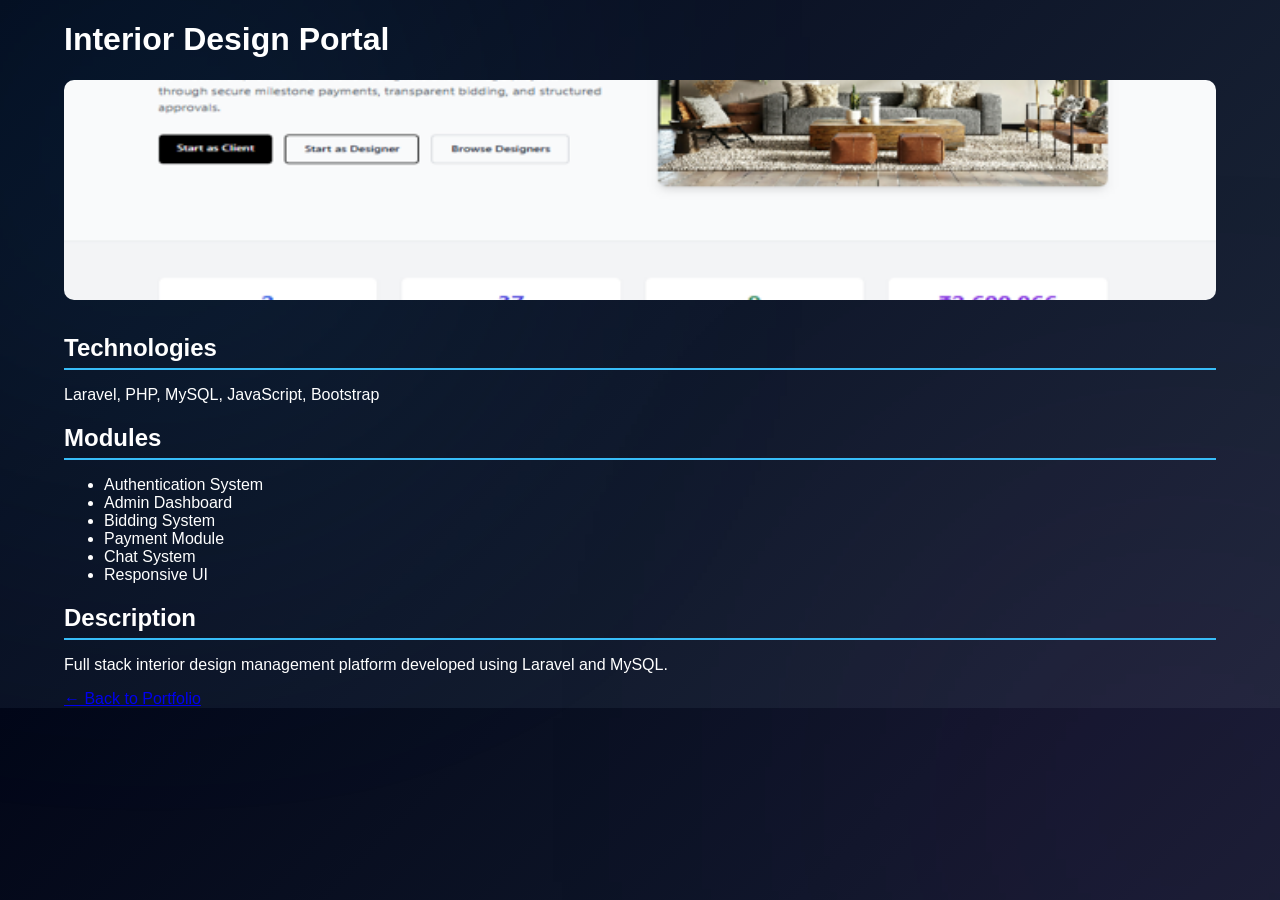
==== project1.html @ dd5715fb "commit 20/05/2026" ====
<!DOCTYPE html>
<html>
<head>
<title>Interior Design Portal</title>
<link rel="stylesheet" href="style.css">
</head>

<body>

<div class="container">

<h1>Interior Design Portal</h1>

<img src="project4.png" class="project-img">

<h2>Technologies</h2>
<p>Laravel, PHP, MySQL, JavaScript, Bootstrap</p>

<h2>Modules</h2>

<ul>
<li>Authentication System</li>
<li>Admin Dashboard</li>
<li>Bidding System</li>
<li>Payment Module</li>
<li>Chat System</li>
<li>Responsive UI</li>
</ul>

<h2>Description</h2>

<p>
Full stack interior design management platform developed using Laravel and MySQL.
</p>

<a href="index.html">← Back to Portfolio</a>

</div>

</body>
</html>
---- style.css ----
/* BACKGROUND GLOW */
body::before {
    content: "";
    position: fixed;
    width: 500px;
    height: 500px;
    background: #38bdf8;
    filter: blur(200px);
    opacity: 0.15;
    top: -100px;
    left: -100px;
    z-index: -1;
}

/* BODY */
body {
    margin: 0;
    font-family: 'Segoe UI', Arial, sans-serif;
    background: linear-gradient(135deg, #020617, #0f172a, #1e293b);
    color: white;
    font-size: 16px;
}

/* NAVBAR */
.navbar {
    display: flex;
    justify-content: space-between;
    align-items: center;
    padding: 15px 20px;
    background: rgba(2, 6, 23, 0.8);
    backdrop-filter: blur(10px);
    position: sticky;
    top: 0;
    border-bottom: 1px solid rgba(255,255,255,0.1);
    z-index: 1000;
}

.navbar h2 {
    margin: 0;
    color: #38bdf8;
    font-size: 42px;
    font-weight: 700;
}

.navbar a {
    color: white;
    margin-left: 15px;
    text-decoration: none;
    transition: 0.3s;
    position: relative;
}

.navbar div a:hover {
    color: #38bdf8;
}

.navbar div a::after {
    content: "";
    position: absolute;
    width: 0;
    height: 2px;
    background: #38bdf8;
    left: 0;
    bottom: -5px;
    transition: 0.3s;
}

.navbar div a:hover::after {
    width: 100%;
}

/* CONTAINER */
.container{
    width: 90%;
    max-width: 1400px;
    margin: auto;
}

.project-img {
    width: 100%;
    height: 220px;
    object-fit: cover;
    border-radius: 10px;
    margin-bottom: 10px;
}

.card:hover .project-img {
    transform: scale(1.08);
}

.project-img {
    transition: 0.4s;
}

.glow {
    color: #38bdf8;
    text-shadow: 0 0 20px #38bdf8;
}

/* HERO SECTION */
.hero {
    min-height: 80vh;
    display: flex;
    align-items: center;
    padding: 80px 0 40px;
}

.hero-box {
    display: flex;
    justify-content: space-between;
    align-items: flex-start;
    gap: 60px;
    width: 100%;
    flex-wrap: wrap;
    min-height: 70vh;
}

.hero-left {
    flex: 1;
    max-width: 1100px;
}

.hero-right {
    flex: 0.7;
    display: flex;
    gap: 20px;
    justify-content: flex-start;
    flex-wrap: wrap;
    align-items: flex-start;
}

.mini-card {
    background: rgba(255,255,255,0.05);
    border: 1px solid rgba(255,255,255,0.1);
    padding: 20px;
    border-radius: 16px;
    width: 220px;
    backdrop-filter: blur(10px);
    transition: 0.3s;
}

.mini-card:hover {
    transform: translateY(-5px);
    box-shadow: 0 0 20px rgba(56,189,248,0.5);
}

.hero h1 {
   font-size: clamp(48px, 7vw, 72px);
    line-height: 1.1;
    color: #38bdf8;
    margin-bottom: 10px;
}

.hero p {
    font-size: 20px;
    color: #94a3b8;
}

.typing-text {
    min-height: 30px;
}

.hero h3 {
    margin-top: 15px;
    font-weight: 400;
    color: #cbd5f5;
    font-size: 24px;
}

/* HERO BUTTONS */
.hero-buttons a {
    display: inline-block;
    margin: 10px 8px;
    padding: 14px 28px;
    background: #38bdf8;
    color: black;
    border-radius: 8px;
    text-decoration: none;
    transition: 0.3s;
}

.hero-buttons {
    margin-top: 25px;
}

.hero-buttons a:hover {
    transform: scale(1.1);
    box-shadow: 0 0 20px #38bdf8;
}

/* SECTION */
section {
    margin-bottom: 100px;
}

h2 {
    border-bottom: 2px solid #38bdf8;
    padding-bottom: 6px;
    margin-bottom: 15px;
}

/* PROJECT GRID */
.projects {
    display: grid;
    grid-template-columns: repeat(auto-fit, minmax(280px, 1fr));
    gap: 30px;
}

/* CARD */
.card {
    background: rgba(255, 255, 255, 0.06);
    backdrop-filter: blur(12px);
    padding: 20px;
    border-radius: 20px;
    border: 1px solid rgba(255,255,255,0.1);
    transition: transform 0.3s ease, box-shadow 0.3s ease;

    display: flex;
    flex-direction: column;
    justify-content: space-between;
    overflow: hidden;
}

.card h3 {
    margin-top: 0;
}

.card p {
    color: #cbd5f5;
    font-size: 16px;
    line-height: 1.6;
}

.card:hover {
    transform: translateY(-10px);
    box-shadow:
        0 0 20px rgba(56,189,248,0.4),
        0 0 40px rgba(56,189,248,0.2);
}

/* BUTTONS */
.buttons a {
    display: inline-block;
    margin-top: 10px;
    margin-right: 10px;
    padding: 12px 20px;
    background: #38bdf8;
    color: black;
    border-radius: 6px;
    text-decoration: none;
    font-size: 13px;
    transition: 0.3s;
    cursor: pointer;
}

.buttons a:hover {
    background: #0ea5e9;
    box-shadow: 0 0 10px #38bdf8;
    transform: scale(1.05);
}

/* SKILLS */


/* CONTACT */
#contact .buttons a {
    background: #1e40af;
    color: white;
}

#contact .buttons {
    margin-top: 20px;
}

/* SMOOTH SCROLL */
html {
    scroll-behavior: smooth;
}

footer {
    text-align: center;
    padding: 30px;
    color: #94a3b8;
}

.skills-grid {
    display: flex;
    flex-wrap: wrap;
    gap: 15px;
}

.skills-grid a {
    padding: 10px 18px;
    border-radius: 30px;
    background: rgba(56,189,248,0.1);
    border: 1px solid #38bdf8;
    color: #38bdf8;
    text-decoration: none;
}

.navbar h2 a {
    color: #38bdf8;
    text-decoration: none;
}

/* RESPONSIVE */
@media (max-width: 600px) {

    .hero h1 {
        font-size: 42px;
        line-height: 1.2;
    }

    .hero-box {
    flex-direction: column;
    gap: 40px;
}

.hero-left {
    text-align: center;
}

.hero-right {
    justify-content: center;
}

    .projects {
        grid-template-columns: 1fr;
    }

    .container {
        width: 92%;
        padding: 20px 10px;
    }

    .navbar {
        flex-direction: column;
        align-items: flex-start;
    }

    .navbar div {
        margin-top: 10px;
    }
}

#experience .card {
    min-height: auto;
}

#experience .card {
    max-width: 100%;
    padding: 25px;
}

body::after {
    content: "";
    position: fixed;
    width: 400px;
    height: 400px;
    background: purple;
    filter: blur(200px);
    right: -100px;
    bottom: -100px;
    opacity: 0.2;
    z-index: -1;
}
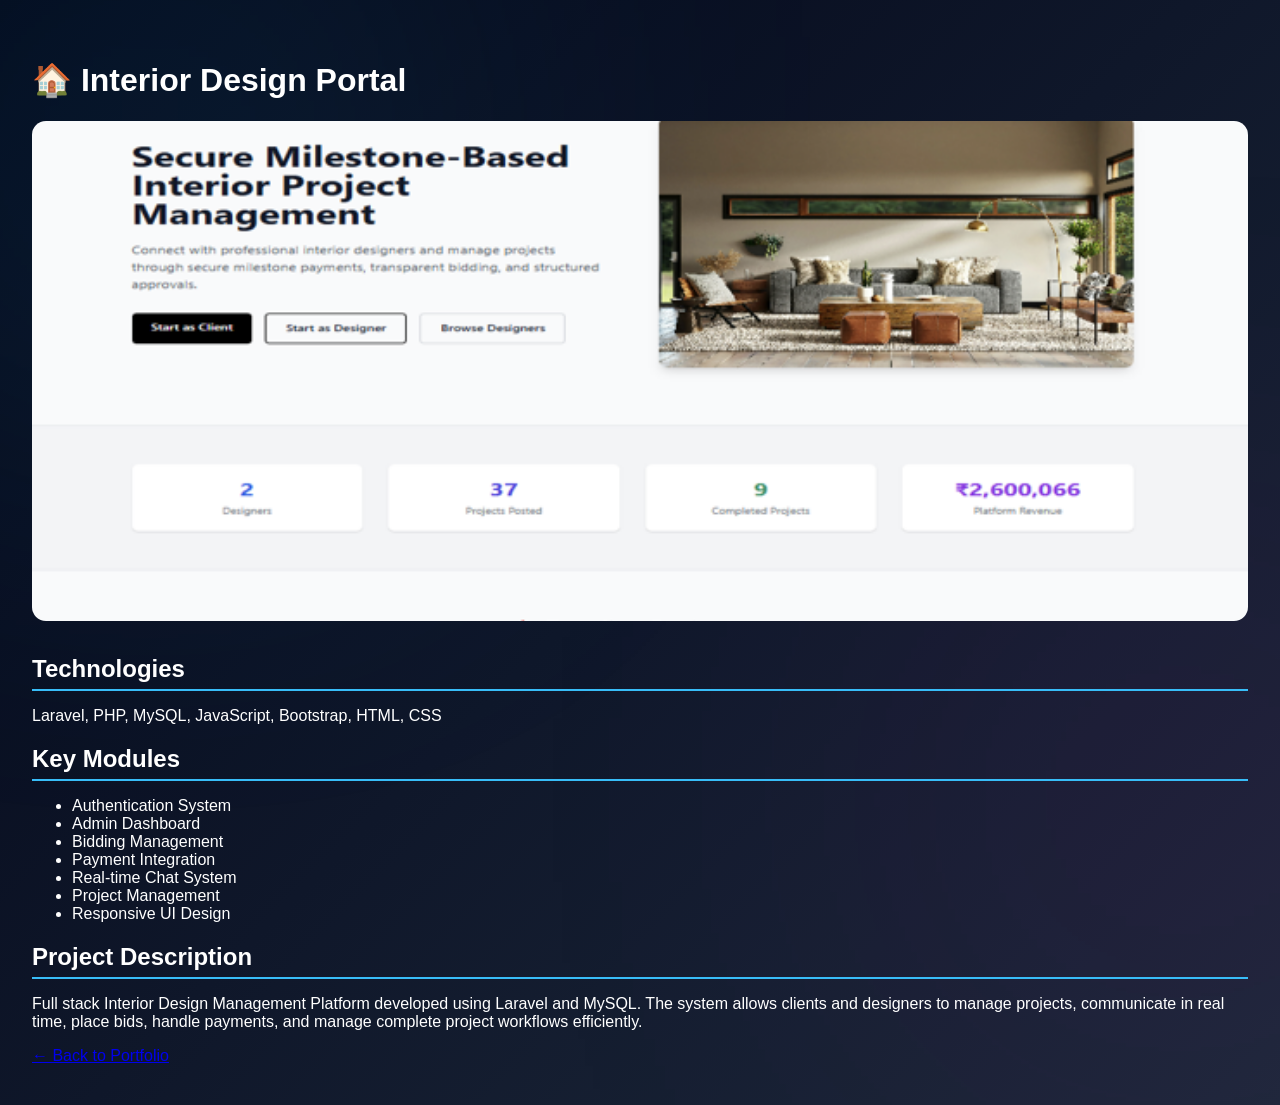
==== commit b0f24a7e: "commit secound" ====
--- a/project1.html
+++ b/project1.html
@@ -1,39 +1,45 @@
 <!DOCTYPE html>
 <html>
 <head>
-<title>Interior Design Portal</title>
-<link rel="stylesheet" href="style.css">
+    <title>Interior Design Portal</title>
+    <link rel="stylesheet" href="style.css">
 </head>
 
 <body>
 
-<div class="container">
+<div class="container project-page">
 
-<h1>Interior Design Portal</h1>
+    <h1>🏠 Interior Design Portal</h1>
 
-<img src="project4.png" class="project-img">
+    <img src="project4.png" class="project-img">
 
-<h2>Technologies</h2>
-<p>Laravel, PHP, MySQL, JavaScript, Bootstrap</p>
+    <h2>Technologies</h2>
 
-<h2>Modules</h2>
+    <p>
+        Laravel, PHP, MySQL, JavaScript, Bootstrap, HTML, CSS
+    </p>
 
-<ul>
-<li>Authentication System</li>
-<li>Admin Dashboard</li>
-<li>Bidding System</li>
-<li>Payment Module</li>
-<li>Chat System</li>
-<li>Responsive UI</li>
-</ul>
+    <h2>Key Modules</h2>
 
-<h2>Description</h2>
+    <ul>
+        <li>Authentication System</li>
+        <li>Admin Dashboard</li>
+        <li>Bidding Management</li>
+        <li>Payment Integration</li>
+        <li>Real-time Chat System</li>
+        <li>Project Management</li>
+        <li>Responsive UI Design</li>
+    </ul>
 
-<p>
-Full stack interior design management platform developed using Laravel and MySQL.
-</p>
+    <h2>Project Description</h2>
 
-<a href="index.html">← Back to Portfolio</a>
+    <p>
+        Full stack Interior Design Management Platform developed using Laravel and MySQL.
+        The system allows clients and designers to manage projects, communicate in real time,
+        place bids, handle payments, and manage complete project workflows efficiently.
+    </p>
+
+    <a href="index.html" class="back-btn">← Back to Portfolio</a>
 
 </div>
 
--- a/style.css
+++ b/style.css
@@ -71,14 +71,15 @@
 
 /* CONTAINER */
 .container{
-    width: 90%;
-    max-width: 1400px;
+    width: 95%;
+    max-width: 1600px;
     margin: auto;
 }
 
 .project-img {
     width: 100%;
-    height: 220px;
+    height: auto;
+    max-height: 320px;
     object-fit: cover;
     border-radius: 10px;
     margin-bottom: 10px;
@@ -99,10 +100,9 @@
 
 /* HERO SECTION */
 .hero {
-    min-height: 80vh;
     display: flex;
     align-items: center;
-    padding: 80px 0 40px;
+    padding: 30px 0 20px;
 }
 
 .hero-box {
@@ -112,16 +112,15 @@
     gap: 60px;
     width: 100%;
     flex-wrap: wrap;
-    min-height: 70vh;
 }
 
 .hero-left {
     flex: 1;
-    max-width: 1100px;
+    max-width: 100%;
 }
 
 .hero-right {
-    flex: 0.7;
+    flex: 0.5;
     display: flex;
     gap: 20px;
     justify-content: flex-start;
@@ -313,7 +312,7 @@
 
     .hero-box {
     flex-direction: column;
-    gap: 40px;
+    gap: 30px;
 }
 
 .hero-left {
@@ -363,4 +362,72 @@
     bottom: -100px;
     opacity: 0.2;
     z-index: -1;
+}
+
+/* FINAL FIXES */
+
+section {
+    scroll-margin-top: 100px;
+}
+
+.buttons a {
+    min-width: 130px;
+    text-align: center;
+}
+
+.card {
+    min-height: 100%;
+}
+
+.card img {
+    display: block;
+}
+
+.projects {
+    align-items: stretch;
+}
+
+.hero {
+    min-height: auto;
+}
+
+.hero-left p,
+.hero-left h3 {
+    max-width: 900px;
+}
+
+.project-page {
+    padding: 40px 0;
+}
+
+.project-page img {
+    width: 100%;
+    border-radius: 14px;
+    max-height: 500px;
+    object-fit: cover;
+}
+
+@media (max-width: 768px) {
+
+    .hero {
+        padding-top: 10px;
+    }
+
+    .hero-buttons a,
+    .buttons a {
+        width: 100%;
+        margin-right: 0;
+    }
+
+    .mini-card {
+        width: 100%;
+    }
+
+    .navbar {
+        padding: 15px;
+    }
+
+    .navbar h2 {
+        font-size: 32px;
+    }
 }
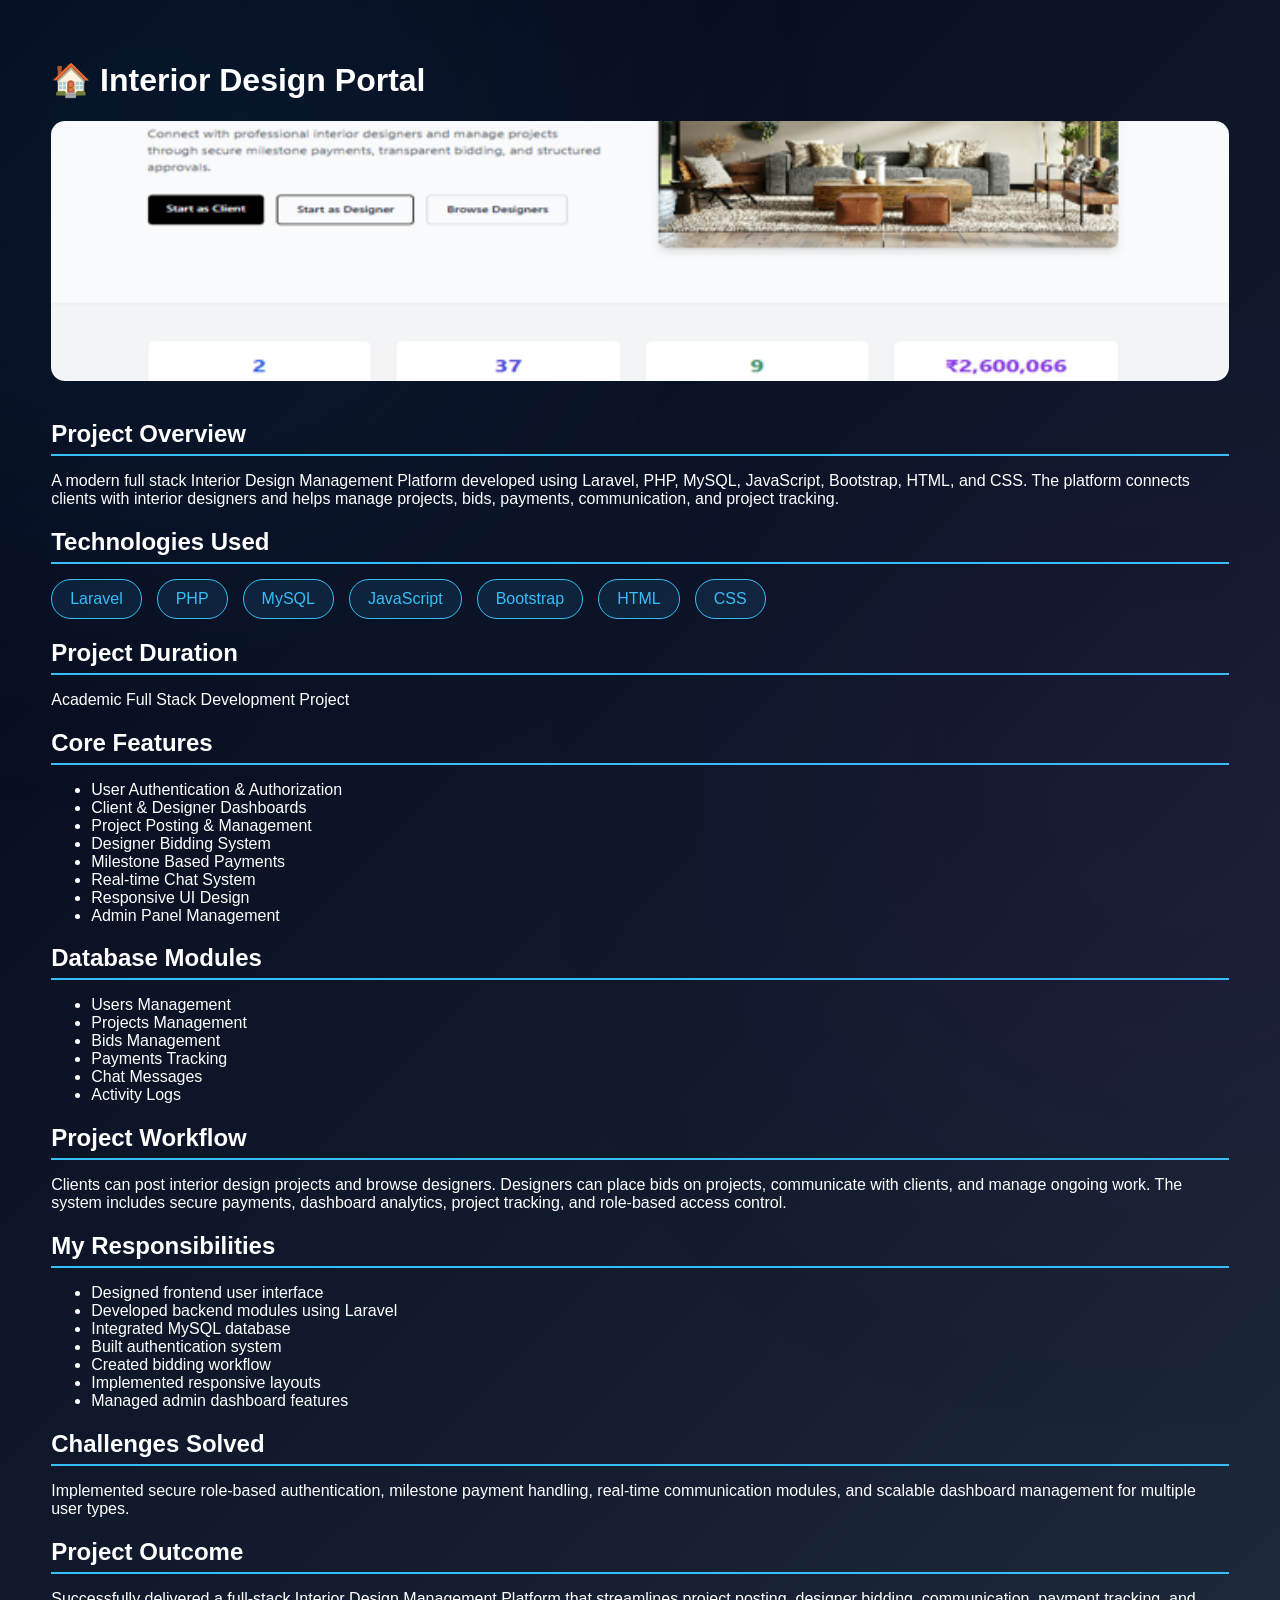
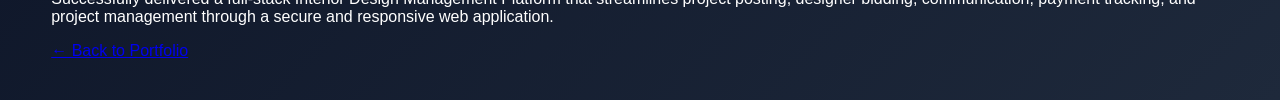
==== commit 13863fe8: "COMMIT 06/04/2026" ====
--- a/project1.html
+++ b/project1.html
@@ -11,33 +11,96 @@
 
     <h1>🏠 Interior Design Portal</h1>
 
-    <img src="project4.png" class="project-img">
+    <img src="project4.png" class="project-img" alt="Interior Design Portal">
 
-    <h2>Technologies</h2>
+    <h2>Project Overview</h2>
 
     <p>
-        Laravel, PHP, MySQL, JavaScript, Bootstrap, HTML, CSS
+        A modern full stack Interior Design Management Platform developed
+        using Laravel, PHP, MySQL, JavaScript, Bootstrap, HTML, and CSS.
+        The platform connects clients with interior designers and helps
+        manage projects, bids, payments, communication, and project tracking.
     </p>
 
-    <h2>Key Modules</h2>
+    <h2>Technologies Used</h2>
+
+    <div class="skills-grid">
+        <a href="#">Laravel</a>
+        <a href="#">PHP</a>
+        <a href="#">MySQL</a>
+        <a href="#">JavaScript</a>
+        <a href="#">Bootstrap</a>
+        <a href="#">HTML</a>
+        <a href="#">CSS</a>
+    </div>
+
+    <h2>Project Duration</h2>
+
+<p>
+Academic Full Stack Development Project
+</p>
+
+    <h2>Core Features</h2>
 
     <ul>
-        <li>Authentication System</li>
-        <li>Admin Dashboard</li>
-        <li>Bidding Management</li>
-        <li>Payment Integration</li>
+        <li>User Authentication & Authorization</li>
+        <li>Client & Designer Dashboards</li>
+        <li>Project Posting & Management</li>
+        <li>Designer Bidding System</li>
+        <li>Milestone Based Payments</li>
         <li>Real-time Chat System</li>
-        <li>Project Management</li>
         <li>Responsive UI Design</li>
+        <li>Admin Panel Management</li>
     </ul>
 
-    <h2>Project Description</h2>
+    <h2>Database Modules</h2>
+
+<ul>
+    <li>Users Management</li>
+    <li>Projects Management</li>
+    <li>Bids Management</li>
+    <li>Payments Tracking</li>
+    <li>Chat Messages</li>
+    <li>Activity Logs</li>
+</ul>
+
+    <h2>Project Workflow</h2>
 
     <p>
-        Full stack Interior Design Management Platform developed using Laravel and MySQL.
-        The system allows clients and designers to manage projects, communicate in real time,
-        place bids, handle payments, and manage complete project workflows efficiently.
+        Clients can post interior design projects and browse designers.
+        Designers can place bids on projects, communicate with clients,
+        and manage ongoing work. The system includes secure payments,
+        dashboard analytics, project tracking, and role-based access control.
     </p>
+
+    <h2>My Responsibilities</h2>
+
+    <ul>
+        <li>Designed frontend user interface</li>
+        <li>Developed backend modules using Laravel</li>
+        <li>Integrated MySQL database</li>
+        <li>Built authentication system</li>
+        <li>Created bidding workflow</li>
+        <li>Implemented responsive layouts</li>
+        <li>Managed admin dashboard features</li>
+    </ul>
+
+    <h2>Challenges Solved</h2>
+
+    <p>
+        Implemented secure role-based authentication, milestone payment
+        handling, real-time communication modules, and scalable dashboard
+        management for multiple user types.
+    </p>
+
+    <h2>Project Outcome</h2>
+
+<p>
+Successfully delivered a full-stack Interior Design Management Platform
+that streamlines project posting, designer bidding, communication,
+payment tracking, and project management through a secure and
+responsive web application.
+</p>
 
     <a href="index.html" class="back-btn">← Back to Portfolio</a>
 
--- a/style.css
+++ b/style.css
@@ -71,18 +71,19 @@
 
 /* CONTAINER */
 .container{
-    width: 95%;
-    max-width: 1600px;
+    width: 92%;
+    max-width: 1400px;
     margin: auto;
 }
 
 .project-img {
     width: 100%;
-    height: auto;
-    max-height: 320px;
+    height: 260px;
     object-fit: cover;
-    border-radius: 10px;
-    margin-bottom: 10px;
+    background: #0f172a;
+    border-radius: 12px;
+    margin-bottom: 15px;
+    transition: 0.4s;
 }
 
 .card:hover .project-img {
@@ -102,7 +103,8 @@
 .hero {
     display: flex;
     align-items: center;
-    padding: 30px 0 20px;
+    padding: 20px 0 10px;
+    min-height: auto;
 }
 
 .hero-box {
@@ -189,7 +191,7 @@
 
 /* SECTION */
 section {
-    margin-bottom: 100px;
+    margin-bottom: 60px;
 }
 
 h2 {
@@ -201,8 +203,9 @@
 /* PROJECT GRID */
 .projects {
     display: grid;
-    grid-template-columns: repeat(auto-fit, minmax(280px, 1fr));
-    gap: 30px;
+    grid-template-columns: repeat(auto-fit, minmax(300px, 1fr));
+    gap: 25px;
+    align-items: start;
 }
 
 /* CARD */
@@ -218,6 +221,7 @@
     flex-direction: column;
     justify-content: space-between;
     overflow: hidden;
+    min-height: auto;
 }
 
 .card h3 {
@@ -228,6 +232,10 @@
     color: #cbd5f5;
     font-size: 16px;
     line-height: 1.6;
+}
+
+.buttons {
+    margin-top: auto;
 }
 
 .card:hover {
@@ -323,10 +331,6 @@
     justify-content: center;
 }
 
-    .projects {
-        grid-template-columns: 1fr;
-    }
-
     .container {
         width: 92%;
         padding: 20px 10px;
@@ -375,19 +379,16 @@
     text-align: center;
 }
 
-.card {
-    min-height: 100%;
-}
 
 .card img {
     display: block;
 }
 
-.projects {
-    align-items: stretch;
-}
 
 .hero {
+    display: flex;
+    align-items: center;
+    padding: 20px 0 10px;
     min-height: auto;
 }
 
@@ -402,9 +403,10 @@
 
 .project-page img {
     width: 100%;
+    max-height: 650px;
+    object-fit: cover;
+    background: #0f172a;
     border-radius: 14px;
-    max-height: 500px;
-    object-fit: cover;
 }
 
 @media (max-width: 768px) {
@@ -430,4 +432,8 @@
     .navbar h2 {
         font-size: 32px;
     }
+}
+
+.project-page .container {
+    max-width: 1000px;
 }
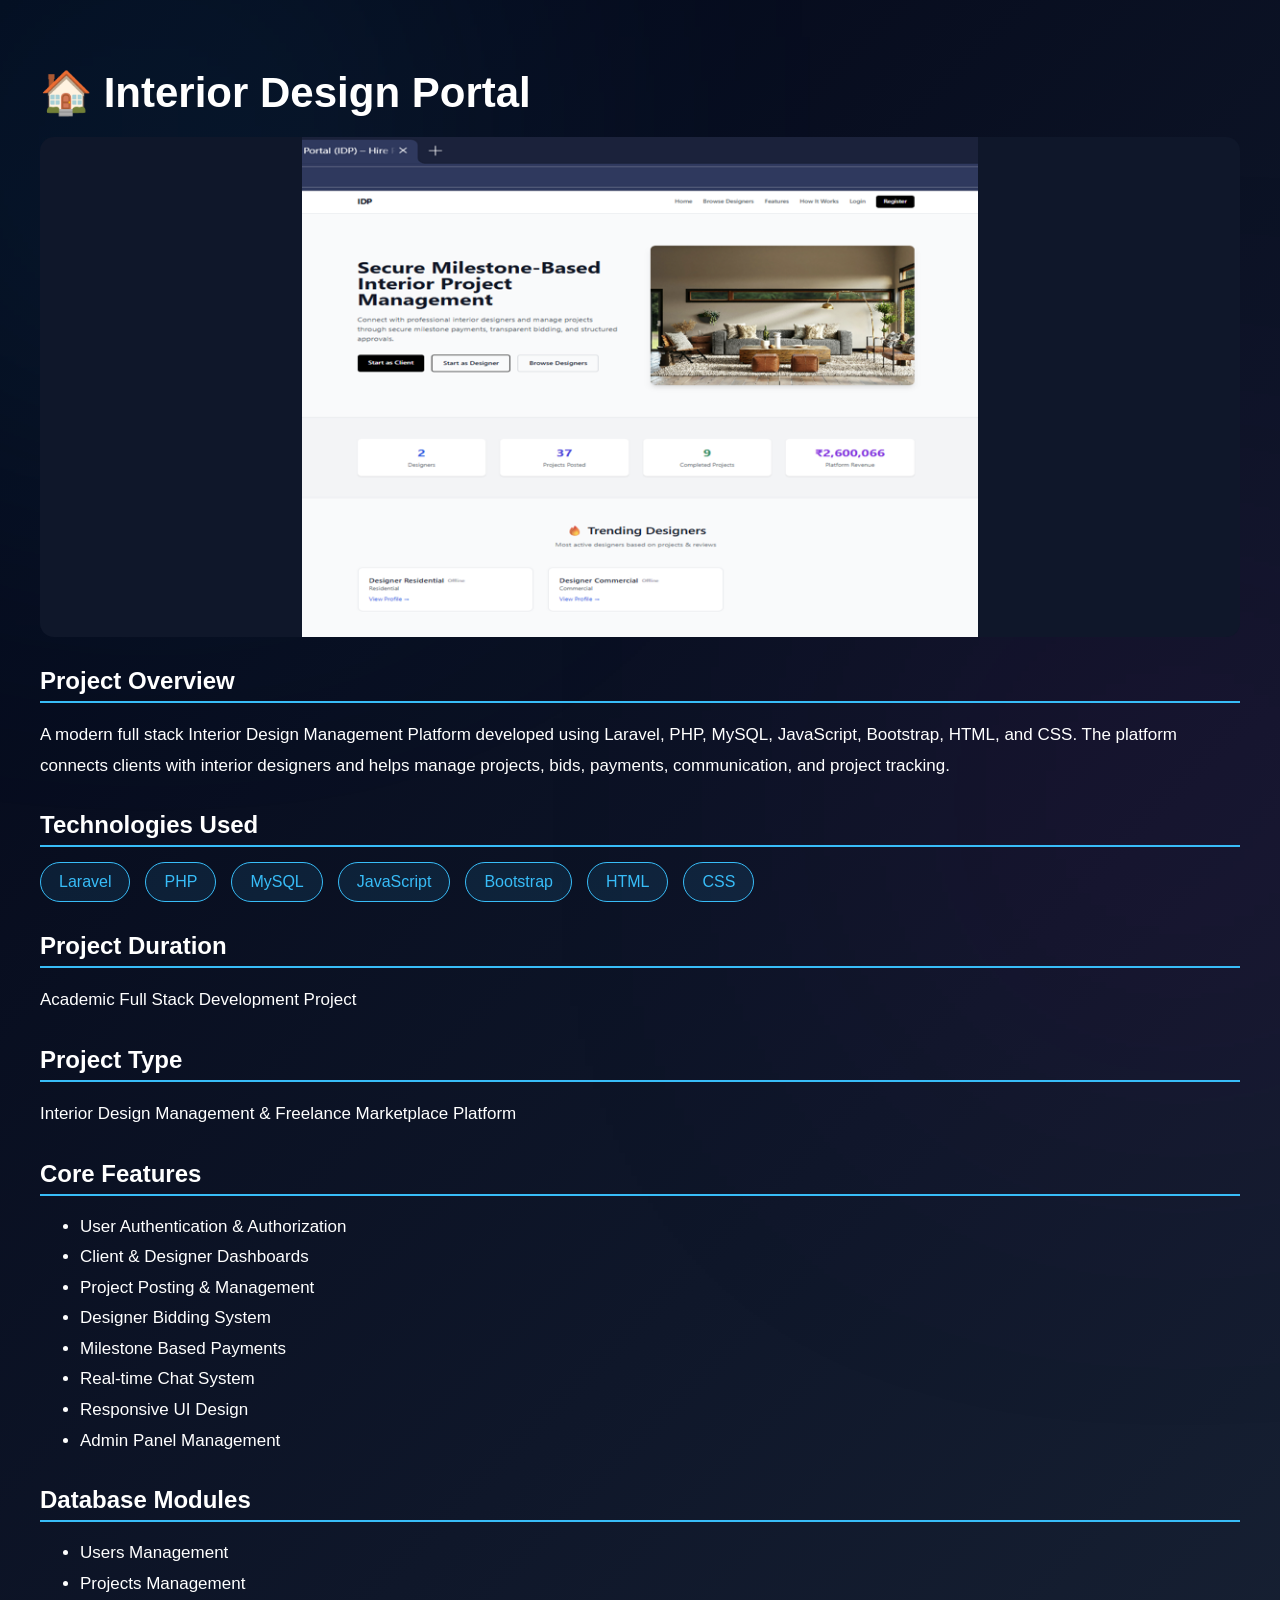
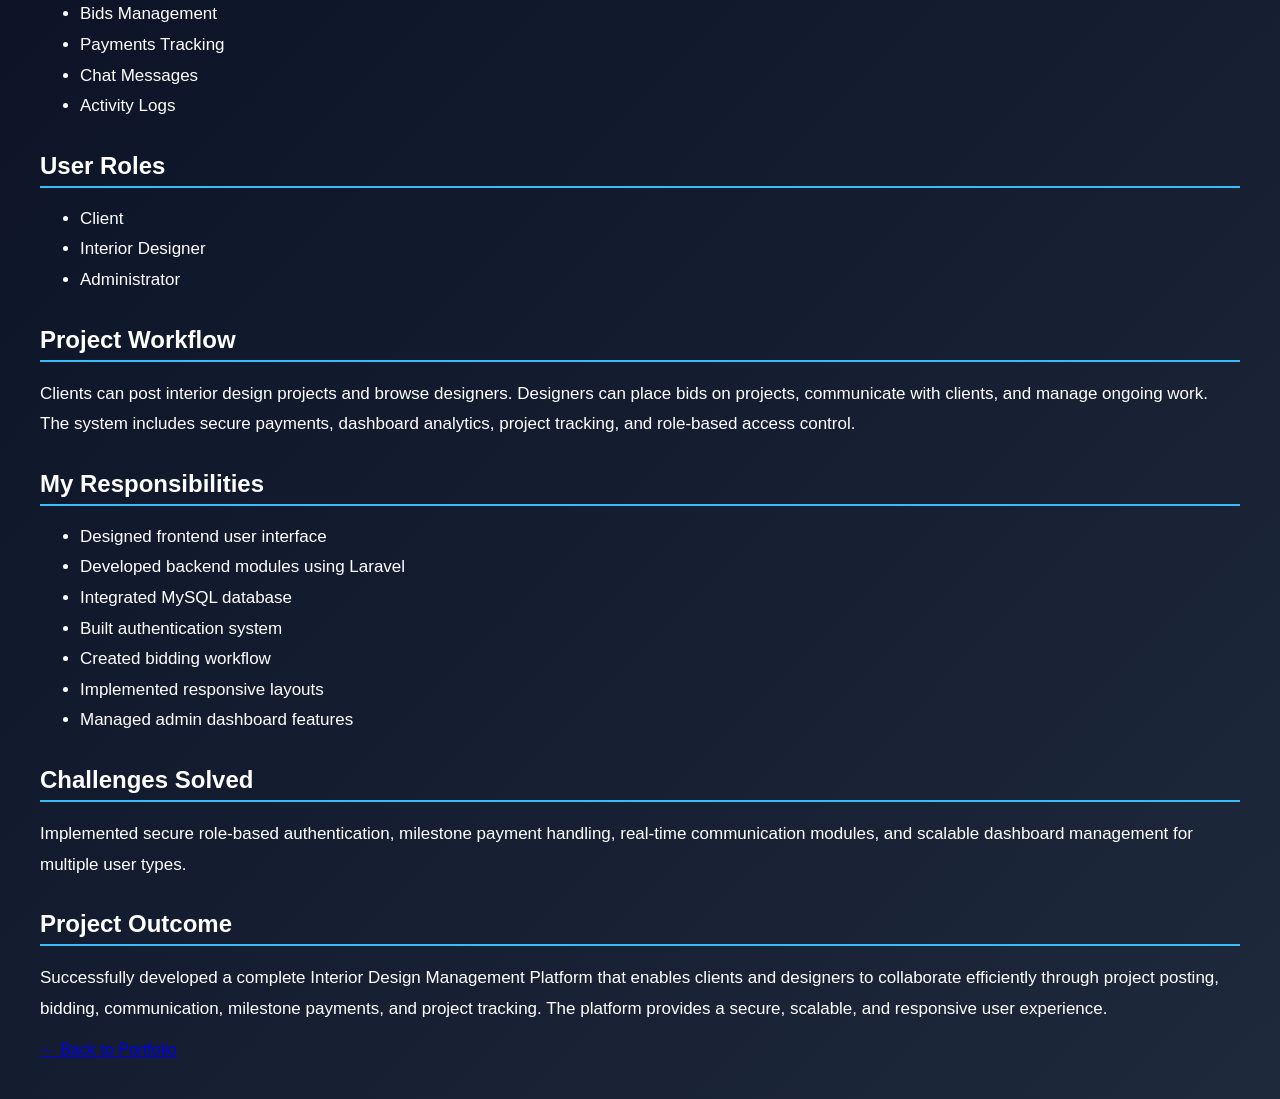
==== commit 3b175b26: "commit 06-05-2026" ====
--- a/project1.html
+++ b/project1.html
@@ -40,6 +40,12 @@
 Academic Full Stack Development Project
 </p>
 
+<h2>Project Type</h2>
+
+<p>
+Interior Design Management & Freelance Marketplace Platform
+</p>
+
     <h2>Core Features</h2>
 
     <ul>
@@ -62,6 +68,14 @@
     <li>Payments Tracking</li>
     <li>Chat Messages</li>
     <li>Activity Logs</li>
+</ul>
+
+<h2>User Roles</h2>
+
+<ul>
+    <li>Client</li>
+    <li>Interior Designer</li>
+    <li>Administrator</li>
 </ul>
 
     <h2>Project Workflow</h2>
@@ -96,10 +110,7 @@
     <h2>Project Outcome</h2>
 
 <p>
-Successfully delivered a full-stack Interior Design Management Platform
-that streamlines project posting, designer bidding, communication,
-payment tracking, and project management through a secure and
-responsive web application.
+Successfully developed a complete Interior Design Management Platform that enables clients and designers to collaborate efficiently through project posting, bidding, communication, milestone payments, and project tracking. The platform provides a secure, scalable, and responsive user experience.
 </p>
 
     <a href="index.html" class="back-btn">← Back to Portfolio</a>
--- a/style.css
+++ b/style.css
@@ -71,8 +71,8 @@
 
 /* CONTAINER */
 .container{
-    width: 92%;
-    max-width: 1400px;
+    width: 95%;
+    max-width: 1500px;
     margin: auto;
 }
 
@@ -117,12 +117,11 @@
 }
 
 .hero-left {
+    flex: 2;
+}
+
+.hero-right {
     flex: 1;
-    max-width: 100%;
-}
-
-.hero-right {
-    flex: 0.5;
     display: flex;
     gap: 20px;
     justify-content: flex-start;
@@ -401,12 +400,29 @@
     padding: 40px 0;
 }
 
+.project-page h1 {
+    font-size: 42px;
+    margin-bottom: 20px;
+}
+
+.project-page h2 {
+    margin-top: 30px;
+}
+
+.project-page p,
+.project-page li {
+    font-size: 17px;
+    line-height: 1.8;
+}
+
 .project-page img {
     width: 100%;
-    max-height: 650px;
-    object-fit: cover;
-    background: #0f172a;
+    height: auto;
+    max-height: 500px;
+    object-fit: contain;
     border-radius: 14px;
+    display: block;
+    margin-bottom: 20px;
 }
 
 @media (max-width: 768px) {
@@ -434,6 +450,8 @@
     }
 }
 
-.project-page .container {
-    max-width: 1000px;
+.project-page {
+    max-width: 1200px;
+    margin: auto;
+    padding: 40px 20px;
 }
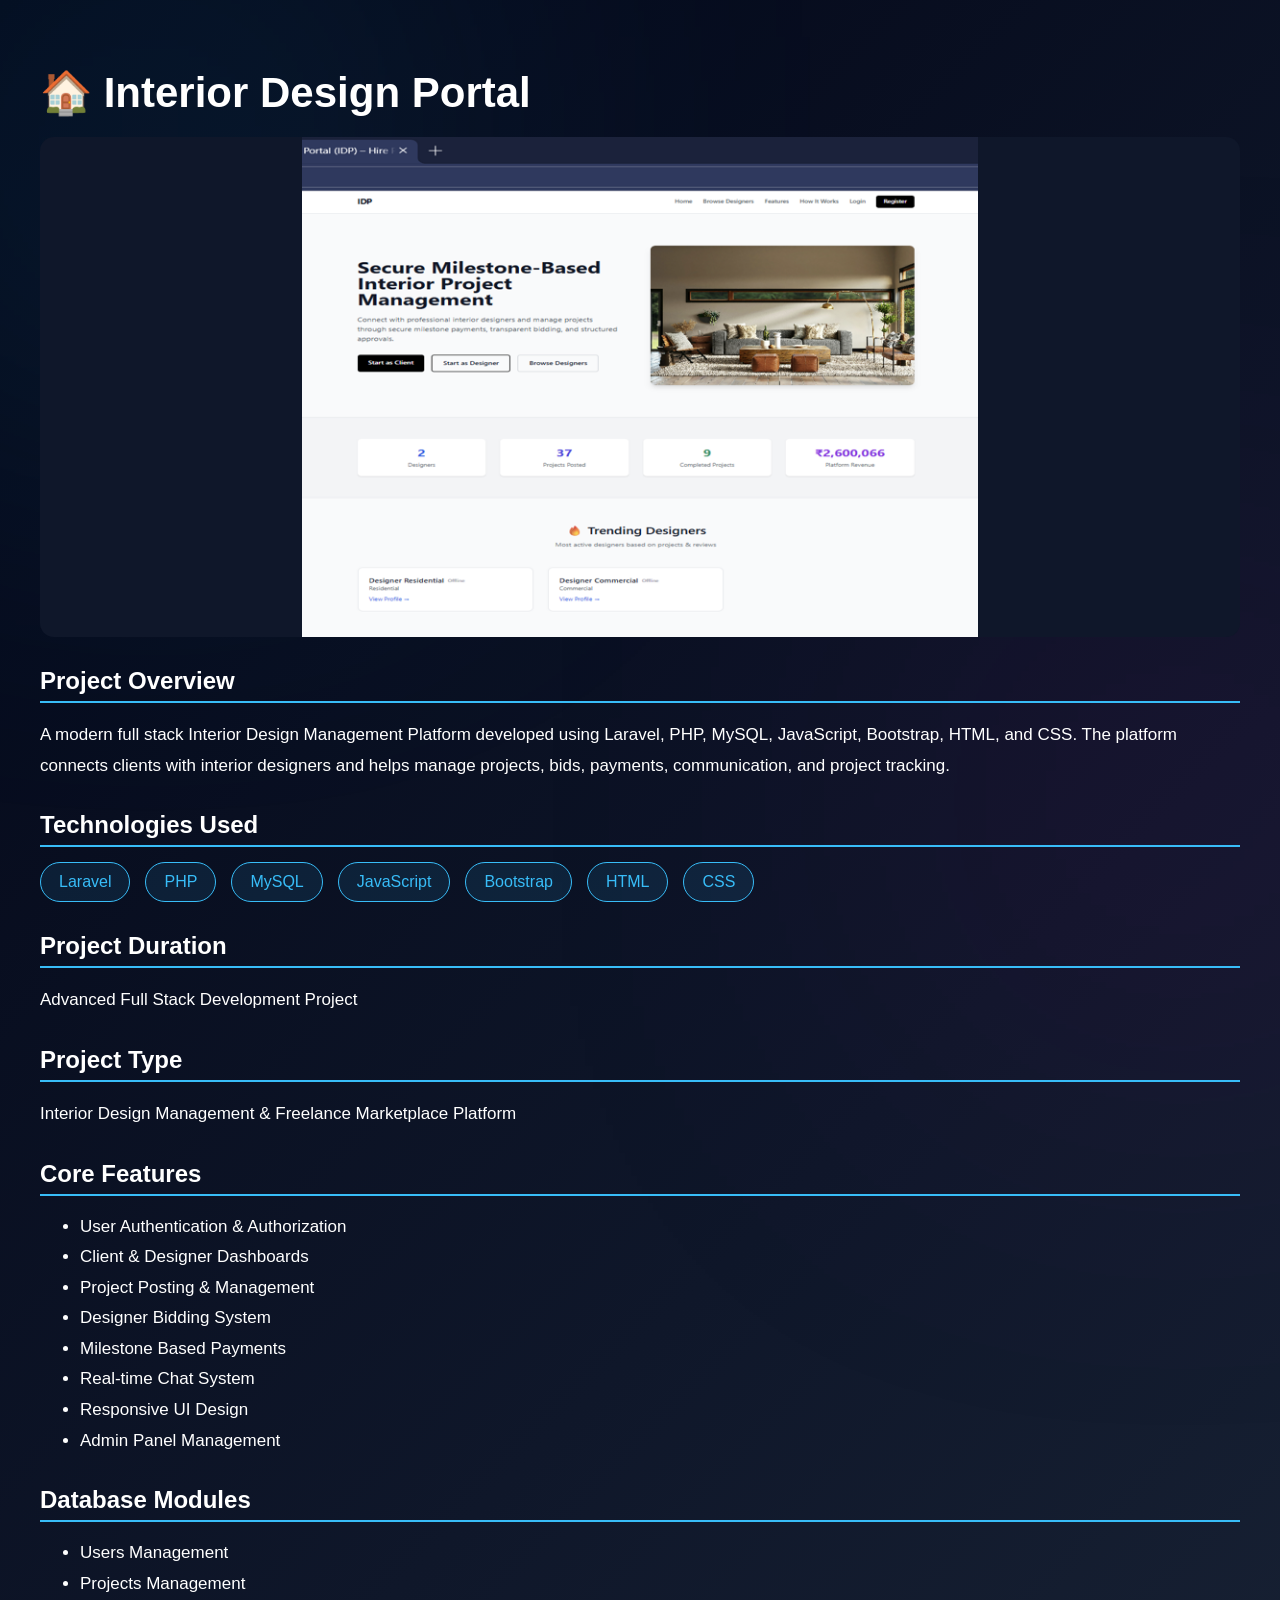
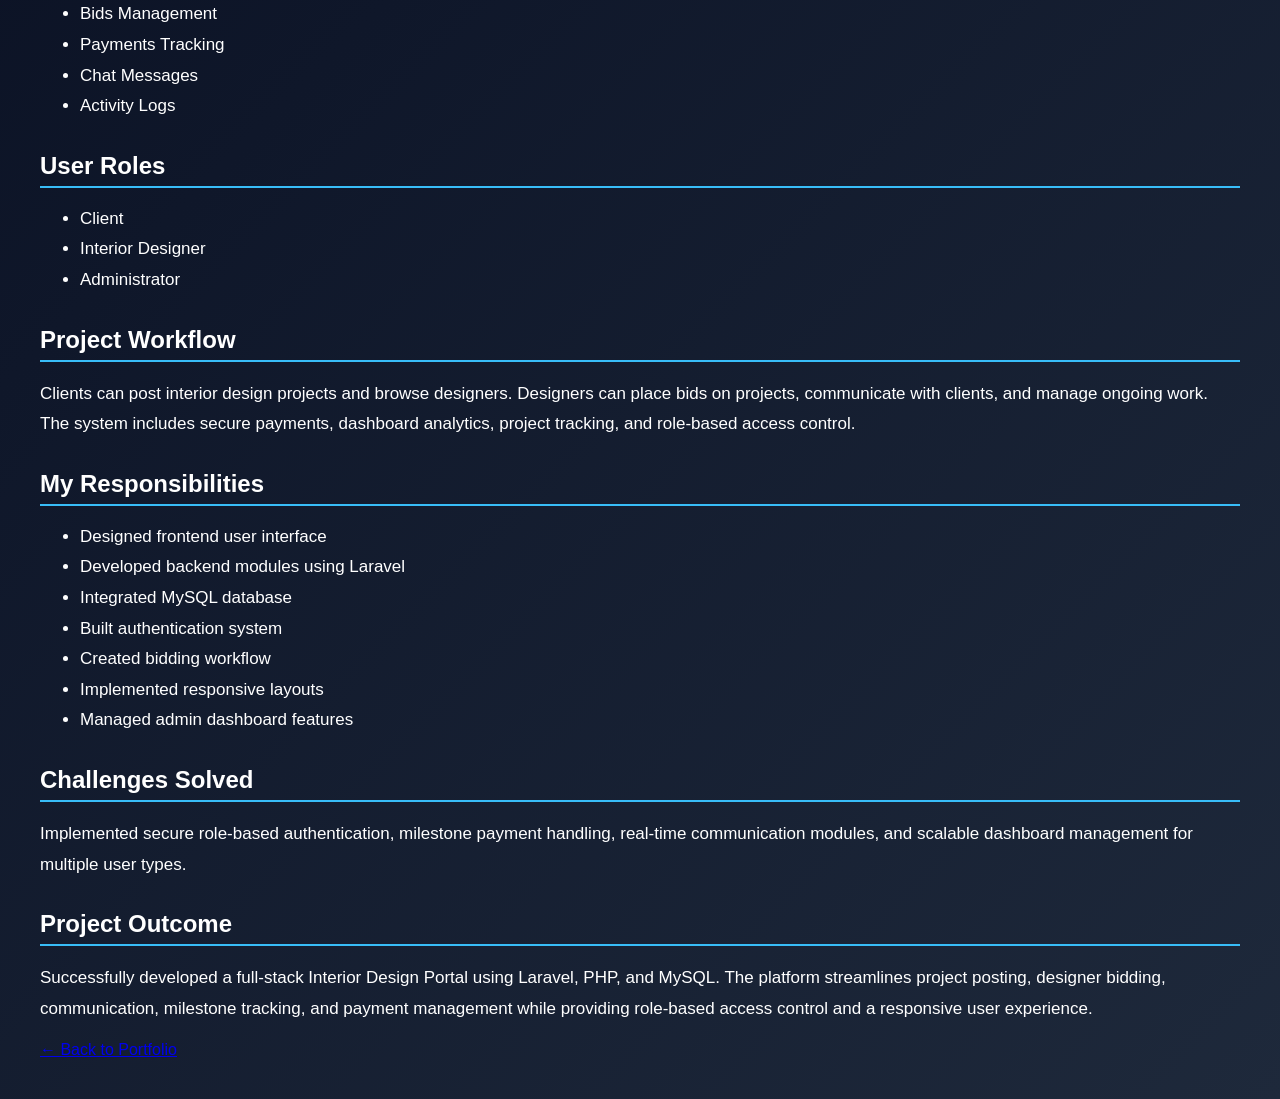
==== commit 5bf06ecd: "commit 30/06/2026" ====
--- a/project1.html
+++ b/project1.html
@@ -37,7 +37,7 @@
     <h2>Project Duration</h2>
 
 <p>
-Academic Full Stack Development Project
+Advanced Full Stack Development Project
 </p>
 
 <h2>Project Type</h2>
@@ -110,7 +110,7 @@
     <h2>Project Outcome</h2>
 
 <p>
-Successfully developed a complete Interior Design Management Platform that enables clients and designers to collaborate efficiently through project posting, bidding, communication, milestone payments, and project tracking. The platform provides a secure, scalable, and responsive user experience.
+Successfully developed a full-stack Interior Design Portal using Laravel, PHP, and MySQL. The platform streamlines project posting, designer bidding, communication, milestone tracking, and payment management while providing role-based access control and a responsive user experience.
 </p>
 
     <a href="index.html" class="back-btn">← Back to Portfolio</a>
--- a/style.css
+++ b/style.css
@@ -38,7 +38,7 @@
 .navbar h2 {
     margin: 0;
     color: #38bdf8;
-    font-size: 42px;
+     font-size: 38px;
     font-weight: 700;
 }
 
@@ -72,13 +72,13 @@
 /* CONTAINER */
 .container{
     width: 95%;
-    max-width: 1500px;
+    max-width: 1400px;
     margin: auto;
 }
 
 .project-img {
     width: 100%;
-    height: 260px;
+     height: 240px;
     object-fit: cover;
     background: #0f172a;
     border-radius: 12px;
@@ -87,12 +87,9 @@
 }
 
 .card:hover .project-img {
-    transform: scale(1.08);
-}
-
-.project-img {
-    transition: 0.4s;
-}
+    transform: scale(1.03);
+}
+
 
 .glow {
     color: #38bdf8;
@@ -117,7 +114,7 @@
 }
 
 .hero-left {
-    flex: 2;
+    flex: 3;
 }
 
 .hero-right {
@@ -127,6 +124,7 @@
     justify-content: flex-start;
     flex-wrap: wrap;
     align-items: flex-start;
+      min-width: 250px;
 }
 
 .mini-card {
@@ -152,7 +150,7 @@
 }
 
 .hero p {
-    font-size: 20px;
+    font-size: 18px;
     color: #94a3b8;
 }
 
@@ -172,6 +170,7 @@
     display: inline-block;
     margin: 10px 8px;
     padding: 14px 28px;
+    font-weight: 600;
     background: #38bdf8;
     color: black;
     border-radius: 8px;
@@ -202,8 +201,8 @@
 /* PROJECT GRID */
 .projects {
     display: grid;
-    grid-template-columns: repeat(auto-fit, minmax(300px, 1fr));
-    gap: 25px;
+    grid-template-columns: repeat(auto-fit, minmax(320px, 1fr));
+    gap: 30px;
     align-items: start;
 }
 
@@ -302,6 +301,12 @@
     border: 1px solid #38bdf8;
     color: #38bdf8;
     text-decoration: none;
+     transition: 0.3s;
+}
+
+.skills-grid a:hover {
+    transform: translateY(-3px);
+    box-shadow: 0 0 10px rgba(56,189,248,0.4);
 }
 
 .navbar h2 a {
@@ -343,13 +348,16 @@
     .navbar div {
         margin-top: 10px;
     }
+
+    .navbar div {
+    display: flex;
+    flex-wrap: wrap;
+    gap: 10px;
+}
 }
 
 #experience .card {
     min-height: auto;
-}
-
-#experience .card {
     max-width: 100%;
     padding: 25px;
 }
@@ -383,21 +391,16 @@
     display: block;
 }
 
-
-.hero {
-    display: flex;
-    align-items: center;
-    padding: 20px 0 10px;
-    min-height: auto;
-}
-
 .hero-left p,
 .hero-left h3 {
     max-width: 900px;
 }
 
 .project-page {
-    padding: 40px 0;
+    max-width: 1200px;
+    width: 95%;
+    margin: auto;
+    padding: 40px 20px;
 }
 
 .project-page h1 {
@@ -446,12 +449,18 @@
     }
 
     .navbar h2 {
-        font-size: 32px;
-    }
-}
-
-.project-page {
-    max-width: 1200px;
-    margin: auto;
-    padding: 40px 20px;
+    font-size: 34px;
+}
+}
+
+@media (max-width: 1200px) {
+    .projects {
+        grid-template-columns: repeat(2, 1fr);
+    }
+}
+
+@media (max-width: 768px) {
+    .projects {
+        grid-template-columns: 1fr;
+    }
 }
